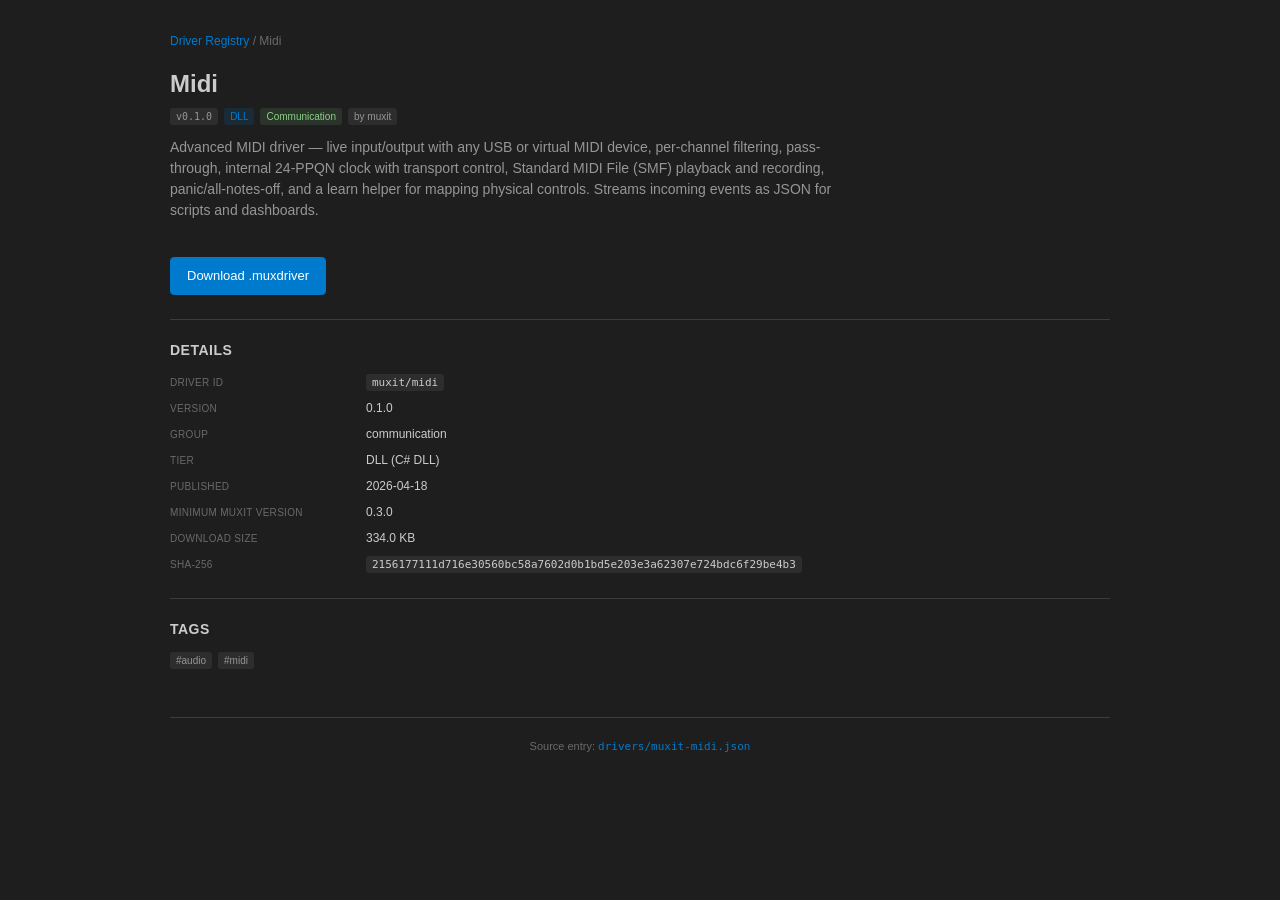
==== drivers/muxit-midi/index.html @ cc16cda0 "registry: update ac696c30e5bf0025a2c04b490e86ccfb1ecd8f53 ac696c30e5bf0025a2c04b490e86ccfb1ecd8f53" ====
<!DOCTYPE html>
<html lang="en">
<head>
  <meta charset="UTF-8">
  <meta name="viewport" content="width=device-width, initial-scale=1.0">
  <title>Midi — Muxit Driver Registry</title>
  <meta name="description" content="Advanced MIDI driver — live input/output with any USB or virtual MIDI device, per-channel filtering, pass-through, internal 24-PPQN clock with transport control, Standard MIDI File (SMF) playback and recording, panic/all-notes-off, and a learn helper for mapping physical controls. Streams incoming events as JSON for scripts and dashboards.">
  <meta property="og:title" content="Midi — Muxit Driver Registry">
  <meta property="og:description" content="Advanced MIDI driver — live input/output with any USB or virtual MIDI device, per-channel filtering, pass-through, internal 24-PPQN clock with transport control, Standard MIDI File (SMF) playback and recording, panic/all-notes-off, and a learn helper for mapping physical controls. Streams incoming events as JSON for scripts and dashboards.">
  <meta property="og:type" content="website">
  <link rel="stylesheet" href="../../styles.css">
</head>
<body>
  <main class="page">
    <nav class="breadcrumb">
      <a href="../../">Driver Registry</a> / Midi
    </nav>

    <header class="detail-header">
      <div class="detail-header-info">
        <h1 class="detail-title">Midi</h1>
        <div class="detail-meta">
          <span class="dm-tag dm-tag-version">v0.1.0</span>
          <span class="dm-tag dm-tag-tier">DLL</span>
          <span class="dm-tag dm-tag-group">communication</span>
          <a class="dm-tag" href="https://github.com/muxit-io">by muxit</a>
          
        </div>
        <p class="detail-description">Advanced MIDI driver — live input/output with any USB or virtual MIDI device, per-channel filtering, pass-through, internal 24-PPQN clock with transport control, Standard MIDI File (SMF) playback and recording, panic/all-notes-off, and a learn helper for mapping physical controls. Streams incoming events as JSON for scripts and dashboards.</p>
      </div>
    </header>

    <div class="detail-actions">
      <a class="dm-btn dm-btn-download" href="https://github.com/MUXIT-IO/muxit-drivers/releases/download/driver/muxit-midi/v0.1.0/muxit-midi-v0.1.0.muxdriver">Download .muxdriver</a>
      
    </div>

    <section class="detail-section">
      <h2>Details</h2>
      <dl class="metadata-grid">
        <dt>Driver ID</dt>
        <dd><code>muxit/midi</code></dd>
        <dt>Version</dt>
        <dd>0.1.0</dd>
        <dt>Group</dt><dd>communication</dd>
        <dt>Tier</dt><dd>DLL (C# DLL)</dd>
        <dt>Published</dt><dd>2026-04-18</dd>
        <dt>Minimum Muxit version</dt><dd>0.3.0</dd>
        <dt>Download size</dt><dd>334.0 KB</dd>
        <dt>SHA-256</dt><dd><code>2156177111d716e30560bc58a7602d0b1bd5e203e3a62307e724bdc6f29be4b3</code></dd>
      </dl>
    </section>

    <section class="detail-section">
      <h2>Tags</h2>
      <div class="tag-list">
        <span class="dm-tag">#audio</span> <span class="dm-tag">#midi</span>
      </div>
    </section>
    
    

    <footer class="page-footer">
      Source entry: <a href="https://github.com/muxit-io/driver-registry/blob/main/drivers/muxit-midi.json"><code>drivers/muxit-midi.json</code></a>
    </footer>
  </main>
</body>
</html>
---- styles.css ----
/* VS Code Dark+ inspired theme — mirrors muxit-development/web-ui/src/styles/theme.css */
:root {
  --bg-primary: #1e1e1e;
  --bg-secondary: #252526;
  --bg-tertiary: #2d2d2d;
  --bg-active: #37373d;
  --bg-hover: #2a2d2e;

  --fg-primary: #cccccc;
  --fg-secondary: #969696;
  --fg-muted: #6a6a6a;

  --accent: #007acc;
  --accent-hover: #1a8ad4;

  --border: #3c3c3c;
  --border-focus: #007acc;

  --error: #f44747;
  --warning: #cca700;
  --success: #89d185;
  --info: #75beff;

  --font-family: -apple-system, BlinkMacSystemFont, 'Segoe UI', Roboto, sans-serif;
  --font-mono: 'Cascadia Code', 'Fira Code', 'JetBrains Mono', Consolas, monospace;
  --font-size: 13px;
}

* {
  margin: 0;
  padding: 0;
  box-sizing: border-box;
}

html, body {
  font-family: var(--font-family);
  font-size: var(--font-size);
  color: var(--fg-primary);
  background: var(--bg-primary);
  min-height: 100vh;
  line-height: 1.5;
}

a {
  color: var(--accent);
  text-decoration: none;
}
a:hover { text-decoration: underline; }

::-webkit-scrollbar { width: 10px; height: 10px; }
::-webkit-scrollbar-track { background: transparent; }
::-webkit-scrollbar-thumb { background: rgba(121, 121, 121, 0.4); }
::-webkit-scrollbar-thumb:hover { background: rgba(121, 121, 121, 0.7); }

/* Page chrome */
.page {
  max-width: 980px;
  margin: 0 auto;
  padding: 32px 20px 64px;
}

.page-header {
  padding-bottom: 20px;
  border-bottom: 1px solid var(--border);
  margin-bottom: 24px;
}
.page-header h1 {
  font-size: 22px;
  font-weight: 600;
  color: var(--fg-primary);
  margin-bottom: 6px;
}
.page-header .tagline {
  color: var(--fg-secondary);
  font-size: 13px;
  margin-bottom: 12px;
}
.page-header .header-links {
  display: flex;
  gap: 16px;
  flex-wrap: wrap;
  font-size: 12px;
}

.page-footer {
  margin-top: 48px;
  padding-top: 20px;
  border-top: 1px solid var(--border);
  color: var(--fg-muted);
  font-size: 11px;
  text-align: center;
}

.breadcrumb {
  font-size: 12px;
  color: var(--fg-muted);
  margin-bottom: 16px;
}

/* Landing-page toolbar */
.dm-toolbar {
  display: flex;
  gap: 8px;
  align-items: center;
  margin-bottom: 8px;
  flex-wrap: wrap;
}
.dm-search-input {
  flex: 1;
  min-width: 200px;
  padding: 6px 10px;
  border: 1px solid var(--border);
  border-radius: 4px;
  background: var(--bg-primary);
  color: var(--fg-primary);
  font-size: 12px;
  font-family: var(--font-family);
  outline: none;
}
.dm-search-input:focus { border-color: var(--accent); }
.dm-sort-select {
  padding: 6px 8px;
  border: 1px solid var(--border);
  border-radius: 4px;
  background: var(--bg-primary);
  color: var(--fg-primary);
  font-size: 12px;
  font-family: var(--font-family);
  cursor: pointer;
}

.dm-tabs {
  display: flex;
  border-bottom: 1px solid var(--border);
  margin-bottom: 4px;
  flex-wrap: wrap;
}
.dm-tab {
  padding: 6px 12px;
  border: none;
  background: none;
  color: var(--fg-muted);
  font-size: 11px;
  font-weight: 600;
  cursor: pointer;
  border-bottom: 2px solid transparent;
  font-family: var(--font-family);
  letter-spacing: 0.3px;
  text-transform: uppercase;
}
.dm-tab:hover { color: var(--fg-primary); }
.dm-tab.active {
  color: var(--fg-primary);
  border-bottom-color: var(--accent);
}
.dm-tab-count {
  margin-left: 4px;
  color: var(--fg-muted);
  font-weight: 500;
}

/* Driver list / cards */
.dm-list {
  padding: 4px 0;
}
.dm-driver {
  display: flex;
  align-items: flex-start;
  padding: 12px 16px;
  gap: 12px;
  border-bottom: 1px solid var(--border);
  text-decoration: none;
  color: inherit;
}
.dm-driver:hover {
  background: var(--bg-hover);
  text-decoration: none;
}
.dm-driver-info {
  flex: 1;
  min-width: 0;
}
.dm-driver-name {
  font-size: 14px;
  font-weight: 600;
  color: var(--fg-primary);
  white-space: nowrap;
  overflow: hidden;
  text-overflow: ellipsis;
}
.dm-driver-meta {
  display: flex;
  gap: 4px;
  align-items: center;
  flex-wrap: wrap;
  margin-top: 4px;
}
.dm-driver-desc {
  font-size: 12px;
  color: var(--fg-secondary);
  margin-top: 6px;
  display: -webkit-box;
  -webkit-line-clamp: 2;
  -webkit-box-orient: vertical;
  overflow: hidden;
}
.dm-driver-actions {
  display: flex;
  flex-direction: column;
  gap: 4px;
  flex-shrink: 0;
}

/* Tags / badges */
.dm-tag {
  font-size: 10px;
  padding: 1px 6px;
  border-radius: 3px;
  background: var(--bg-tertiary);
  color: var(--fg-secondary);
  white-space: nowrap;
}
.dm-tag-tier {
  background: rgba(0, 122, 204, 0.15);
  color: var(--accent);
}
.dm-tag-group {
  background: rgba(137, 209, 133, 0.12);
  color: var(--success);
  text-transform: capitalize;
}
.dm-tag-version {
  font-family: var(--font-mono);
  font-size: 10px;
}

/* Buttons */
.dm-btn {
  padding: 4px 12px;
  border: 1px solid var(--border);
  border-radius: 4px;
  background: var(--bg-primary);
  color: var(--fg-secondary);
  font-size: 11px;
  cursor: pointer;
  white-space: nowrap;
  font-family: var(--font-family);
  text-decoration: none;
  display: inline-block;
  flex-shrink: 0;
}
.dm-btn:hover {
  background: var(--bg-hover);
  text-decoration: none;
}
.dm-btn-download {
  background: var(--accent);
  border-color: var(--accent);
  color: #fff;
}
.dm-btn-download:hover { opacity: 0.9; background: var(--accent); color: #fff; }
.dm-btn-secondary {
  color: var(--fg-secondary);
}

/* Empty state */
.dm-empty {
  padding: 48px 16px;
  text-align: center;
  color: var(--fg-muted);
  font-size: 13px;
}
.dm-empty a { color: var(--accent); }

/* Detail page */
.detail-header {
  display: flex;
  align-items: flex-start;
  gap: 16px;
  margin-bottom: 20px;
  flex-wrap: wrap;
}
.detail-header-info { flex: 1; min-width: 0; }
.detail-title {
  font-size: 24px;
  font-weight: 600;
  margin-bottom: 6px;
}
.detail-meta {
  display: flex;
  gap: 6px;
  align-items: center;
  flex-wrap: wrap;
  margin-bottom: 12px;
}
.detail-description {
  font-size: 14px;
  color: var(--fg-secondary);
  margin-bottom: 16px;
  max-width: 700px;
}
.detail-actions {
  display: flex;
  gap: 8px;
  margin-bottom: 24px;
  flex-wrap: wrap;
}
.detail-actions .dm-btn {
  padding: 8px 16px;
  font-size: 13px;
}

.detail-section {
  margin-top: 24px;
  padding-top: 20px;
  border-top: 1px solid var(--border);
}
.detail-section h2 {
  font-size: 14px;
  font-weight: 600;
  color: var(--fg-primary);
  margin-bottom: 12px;
  text-transform: uppercase;
  letter-spacing: 0.5px;
}

.metadata-grid {
  display: grid;
  grid-template-columns: 180px 1fr;
  gap: 8px 16px;
  font-size: 12px;
}
.metadata-grid dt {
  color: var(--fg-muted);
  text-transform: uppercase;
  letter-spacing: 0.3px;
  font-size: 10px;
  padding-top: 2px;
}
.metadata-grid dd {
  color: var(--fg-primary);
  word-break: break-all;
}
.metadata-grid code {
  font-family: var(--font-mono);
  font-size: 11px;
  background: var(--bg-tertiary);
  padding: 2px 6px;
  border-radius: 3px;
}

.tag-list {
  display: flex;
  gap: 6px;
  flex-wrap: wrap;
}

.markdown-block {
  background: var(--bg-secondary);
  border: 1px solid var(--border);
  border-radius: 4px;
  padding: 16px;
  white-space: pre-wrap;
  font-family: var(--font-mono);
  font-size: 12px;
  color: var(--fg-secondary);
  max-height: 400px;
  overflow-y: auto;
}
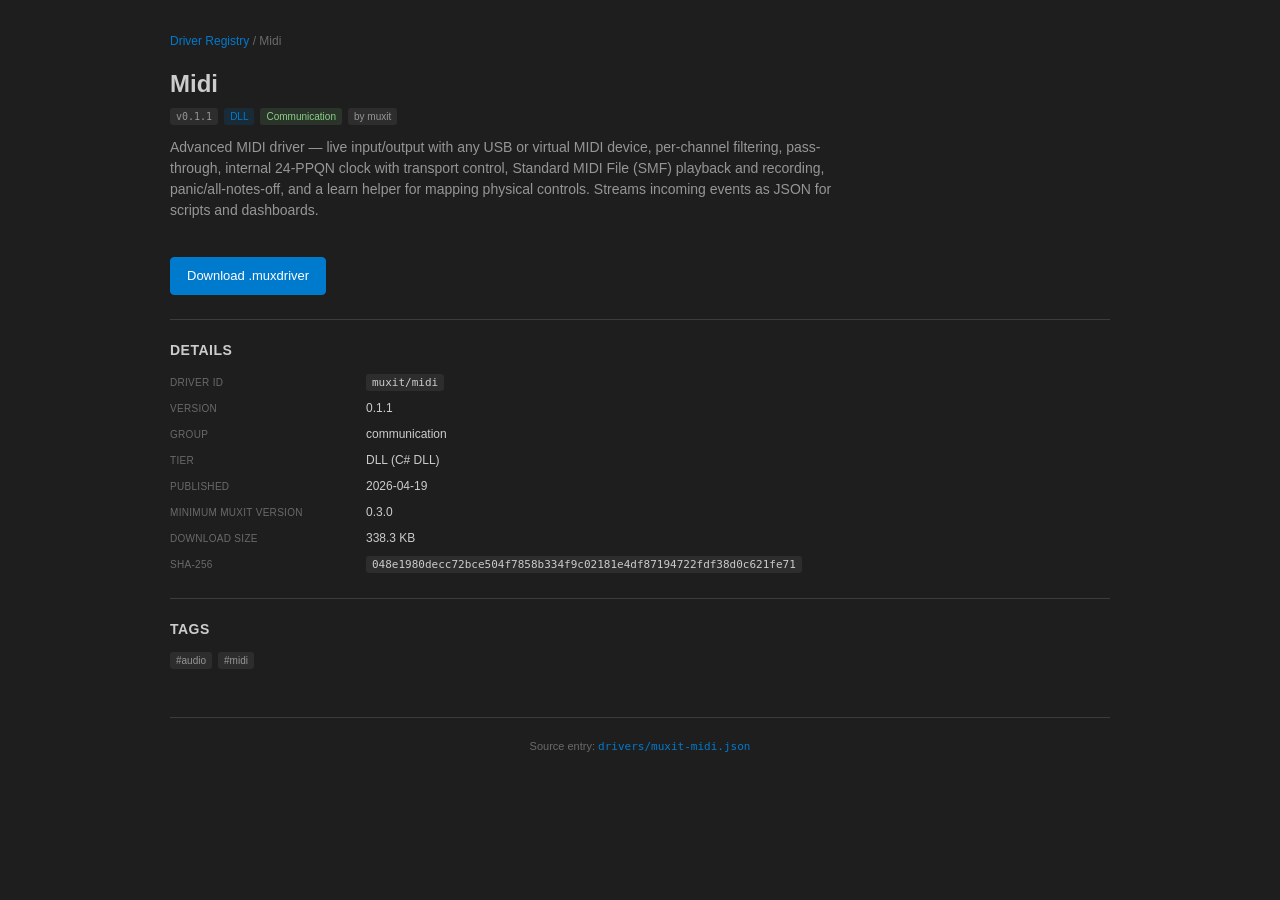
==== commit ccaec535: "registry: update 425ab4709f67870bf0d63da7d0fcccf98cca524f 425ab4709f67870bf0d63da7d0fcccf98cca524f" ====
--- a/drivers/muxit-midi/index.html
+++ b/drivers/muxit-midi/index.html
@@ -20,7 +20,7 @@
       <div class="detail-header-info">
         <h1 class="detail-title">Midi</h1>
         <div class="detail-meta">
-          <span class="dm-tag dm-tag-version">v0.1.0</span>
+          <span class="dm-tag dm-tag-version">v0.1.1</span>
           <span class="dm-tag dm-tag-tier">DLL</span>
           <span class="dm-tag dm-tag-group">communication</span>
           <a class="dm-tag" href="https://github.com/muxit-io">by muxit</a>
@@ -31,7 +31,7 @@
     </header>
 
     <div class="detail-actions">
-      <a class="dm-btn dm-btn-download" href="https://github.com/MUXIT-IO/muxit-drivers/releases/download/driver/muxit-midi/v0.1.0/muxit-midi-v0.1.0.muxdriver">Download .muxdriver</a>
+      <a class="dm-btn dm-btn-download" href="https://github.com/MUXIT-IO/muxit-drivers/releases/download/driver/muxit-midi/v0.1.1/muxit-midi-v0.1.1.muxdriver">Download .muxdriver</a>
       
     </div>
 
@@ -41,13 +41,13 @@
         <dt>Driver ID</dt>
         <dd><code>muxit/midi</code></dd>
         <dt>Version</dt>
-        <dd>0.1.0</dd>
+        <dd>0.1.1</dd>
         <dt>Group</dt><dd>communication</dd>
         <dt>Tier</dt><dd>DLL (C# DLL)</dd>
-        <dt>Published</dt><dd>2026-04-18</dd>
+        <dt>Published</dt><dd>2026-04-19</dd>
         <dt>Minimum Muxit version</dt><dd>0.3.0</dd>
-        <dt>Download size</dt><dd>334.0 KB</dd>
-        <dt>SHA-256</dt><dd><code>2156177111d716e30560bc58a7602d0b1bd5e203e3a62307e724bdc6f29be4b3</code></dd>
+        <dt>Download size</dt><dd>338.3 KB</dd>
+        <dt>SHA-256</dt><dd><code>048e1980decc72bce504f7858b334f9c02181e4df87194722fdf38d0c621fe71</code></dd>
       </dl>
     </section>
 
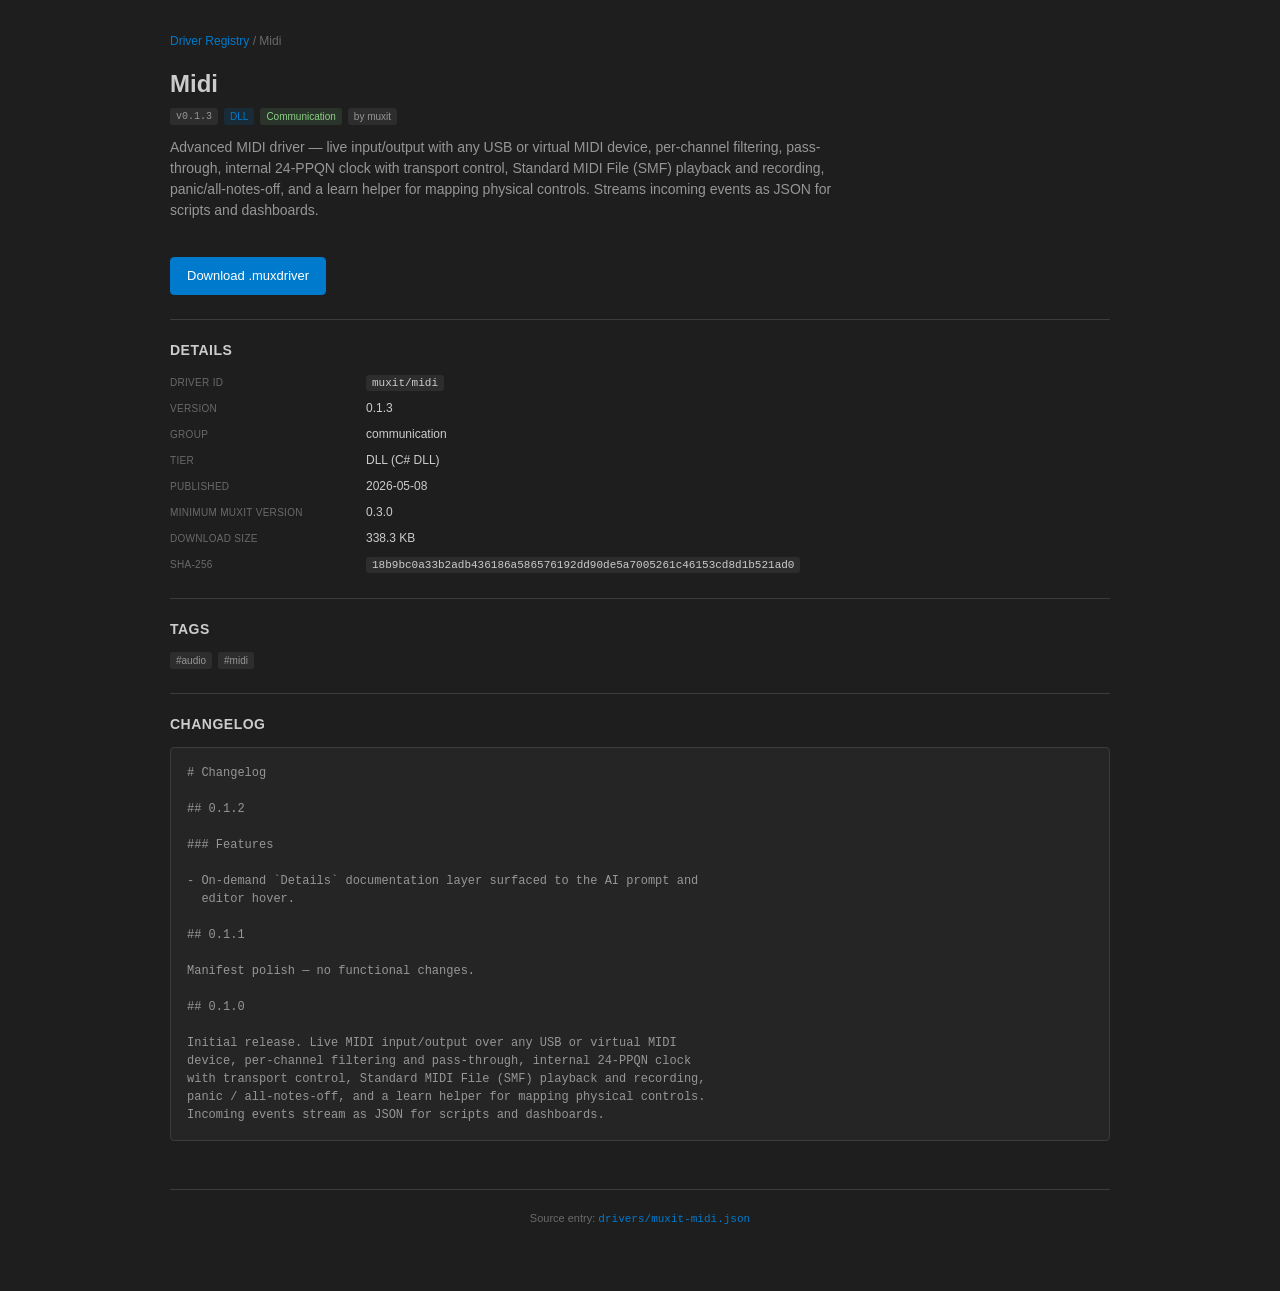
==== commit df87d570: "registry: update c078ba54d6bf99c094a67744ea2acc5f7a9a7364 c078ba54d6bf99c094a67744ea2acc5f7a9a7364" ====
--- a/drivers/muxit-midi/index.html
+++ b/drivers/muxit-midi/index.html
@@ -20,7 +20,7 @@
       <div class="detail-header-info">
         <h1 class="detail-title">Midi</h1>
         <div class="detail-meta">
-          <span class="dm-tag dm-tag-version">v0.1.1</span>
+          <span class="dm-tag dm-tag-version">v0.1.3</span>
           <span class="dm-tag dm-tag-tier">DLL</span>
           <span class="dm-tag dm-tag-group">communication</span>
           <a class="dm-tag" href="https://github.com/muxit-io">by muxit</a>
@@ -31,7 +31,7 @@
     </header>
 
     <div class="detail-actions">
-      <a class="dm-btn dm-btn-download" href="https://github.com/MUXIT-IO/muxit-drivers/releases/download/driver/muxit-midi/v0.1.1/muxit-midi-v0.1.1.muxdriver">Download .muxdriver</a>
+      <a class="dm-btn dm-btn-download" href="https://github.com/MUXIT-IO/muxit-drivers/releases/download/driver/muxit-midi/v0.1.3/muxit-midi-v0.1.3.muxdriver">Download .muxdriver</a>
       
     </div>
 
@@ -41,13 +41,13 @@
         <dt>Driver ID</dt>
         <dd><code>muxit/midi</code></dd>
         <dt>Version</dt>
-        <dd>0.1.1</dd>
+        <dd>0.1.3</dd>
         <dt>Group</dt><dd>communication</dd>
         <dt>Tier</dt><dd>DLL (C# DLL)</dd>
-        <dt>Published</dt><dd>2026-04-19</dd>
+        <dt>Published</dt><dd>2026-05-08</dd>
         <dt>Minimum Muxit version</dt><dd>0.3.0</dd>
         <dt>Download size</dt><dd>338.3 KB</dd>
-        <dt>SHA-256</dt><dd><code>048e1980decc72bce504f7858b334f9c02181e4df87194722fdf38d0c621fe71</code></dd>
+        <dt>SHA-256</dt><dd><code>18b9bc0a33b2adb436186a586576192dd90de5a7005261c46153cd8d1b521ad0</code></dd>
       </dl>
     </section>
 
@@ -58,7 +58,29 @@
       </div>
     </section>
     
-    
+    <section class="detail-section">
+      <h2>Changelog</h2>
+      <div class="markdown-block"># Changelog
+
+## 0.1.2
+
+### Features
+
+- On-demand `Details` documentation layer surfaced to the AI prompt and
+  editor hover.
+
+## 0.1.1
+
+Manifest polish — no functional changes.
+
+## 0.1.0
+
+Initial release. Live MIDI input/output over any USB or virtual MIDI
+device, per-channel filtering and pass-through, internal 24-PPQN clock
+with transport control, Standard MIDI File (SMF) playback and recording,
+panic / all-notes-off, and a learn helper for mapping physical controls.
+Incoming events stream as JSON for scripts and dashboards.</div>
+    </section>
 
     <footer class="page-footer">
       Source entry: <a href="https://github.com/muxit-io/driver-registry/blob/main/drivers/muxit-midi.json"><code>drivers/muxit-midi.json</code></a>
